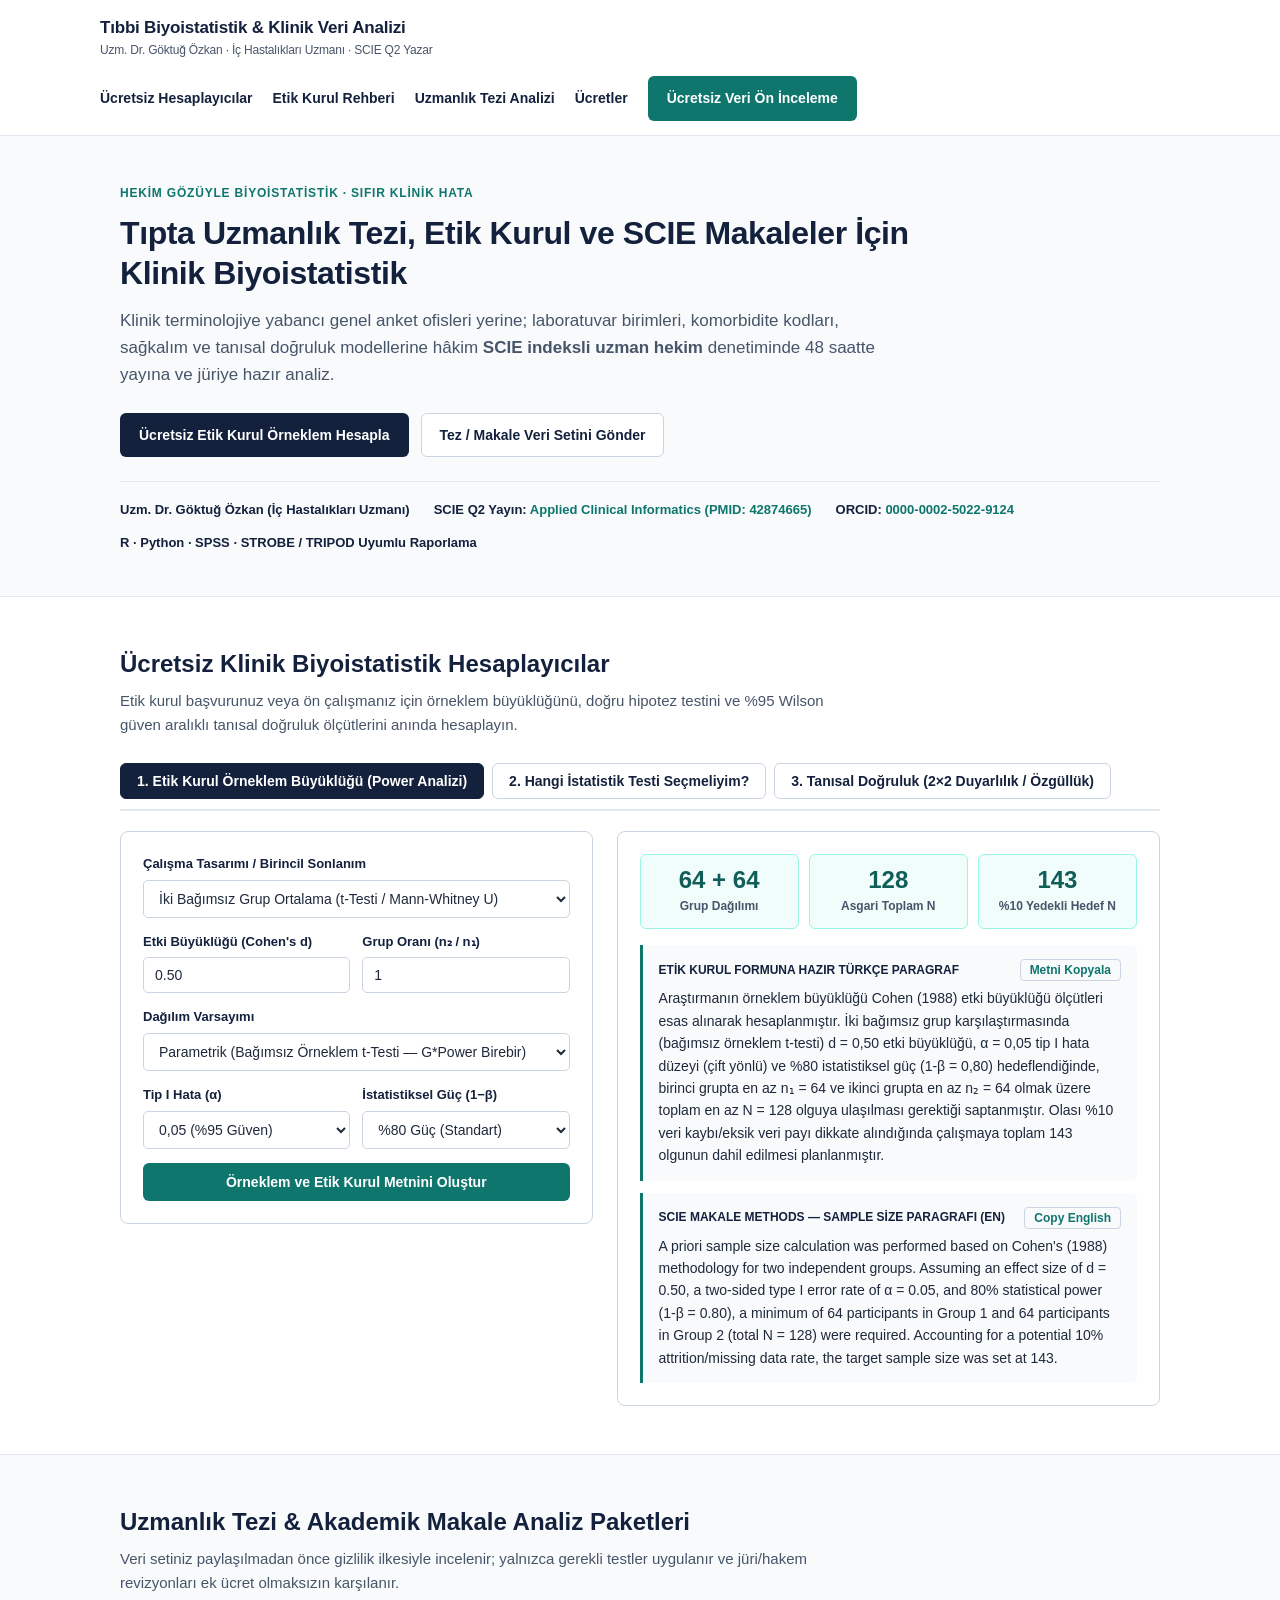
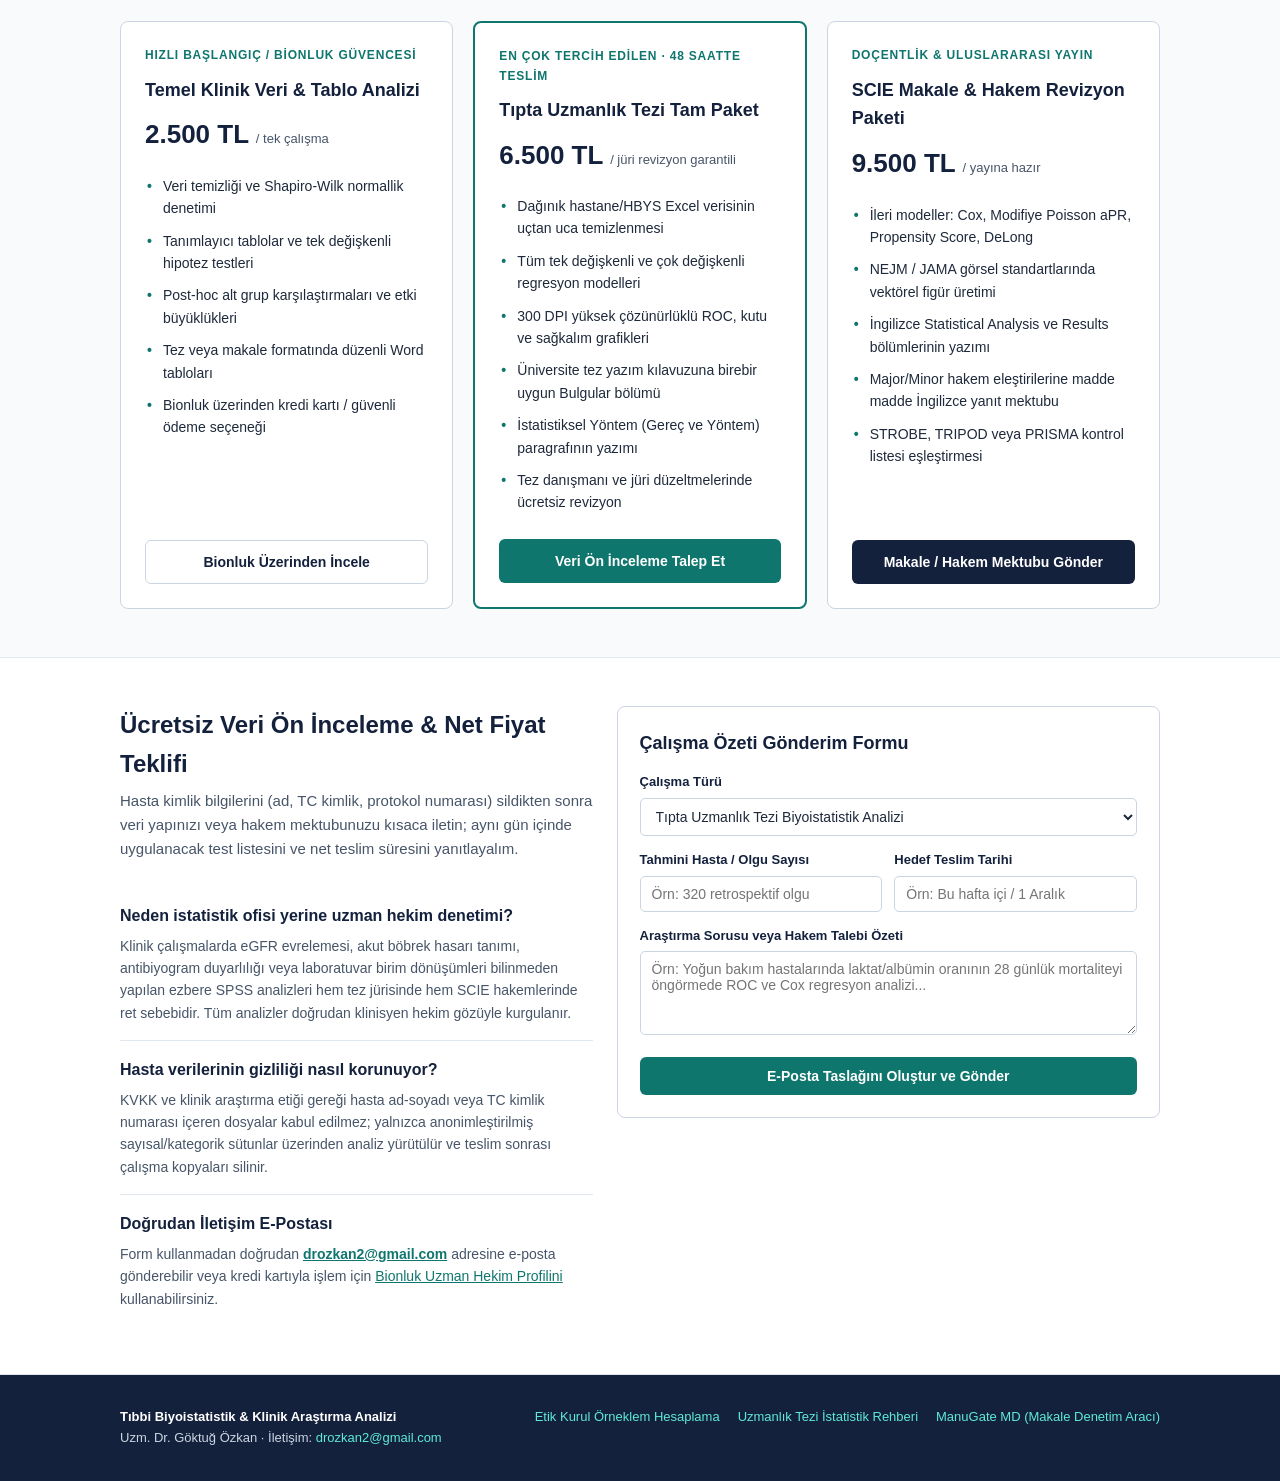
==== index.html @ 70d61d75 "Initial release: Turkish Medical Biostatistics & Ethics Sample Size Portal" ====
<!DOCTYPE html>
<html lang="tr">
<head>
  <meta charset="UTF-8" />
  <meta name="viewport" content="width=device-width, initial-scale=1.0" />
  <title>Tıbbi Biyoistatistik, Etik Kurul Örneklem Hesaplama &amp; Uzmanlık Tezi Analizi | Uzm. Dr. Göktuğ Özkan</title>
  <meta name="description" content="SCIE indeksli klinik araştırmacı İç Hastalıkları Uzmanı hekim denetiminde tıpta uzmanlık tezi biyoistatistik analizi, SCIE makale revizyonu ve ücretsiz Etik Kurul Örneklem Büyüklüğü (Power Analizi) hesaplama aracı." />
  <link rel="canonical" href="https://goktugozkanmd.github.io/tibbi-biyoistatistik/" />
  <meta property="og:title" content="Tıbbi Biyoistatistik &amp; Etik Kurul Örneklem Büyüklüğü Hesaplayıcı" />
  <meta property="og:description" content="Ücretsiz G*Power uyumlu Etik Kurul örneklem metni üretici, tanısal doğruluk (ROC/Wilson %95 GA) hesaplayıcı ve hekim denetimli 48 saatte uzmanlık tezi / SCIE istatistik analizi." />
  <meta property="og:type" content="website" />
  <meta property="og:url" content="https://goktugozkanmd.github.io/tibbi-biyoistatistik/" />
  <link rel="stylesheet" href="styles.css" />
  <script type="application/ld+json">
  {
    "@context": "https://schema.org",
    "@graph": [
      {
        "@type": "ProfessionalService",
        "name": "Tıbbi Biyoistatistik & Klinik Araştırma Analiz Birimi — Uzm. Dr. Göktuğ Özkan",
        "url": "https://goktugozkanmd.github.io/tibbi-biyoistatistik/",
        "email": "drozkan2@gmail.com",
        "areaServed": "TR",
        "priceRange": "2500 TL - 12500 TL",
        "description": "Tıpta uzmanlık tezi biyoistatistik analizi, SCIE makale istatistiksel hakem revizyonu, R/Python/SPSS modelleme ve klinik araştırma metodolojisi.",
        "founder": {
          "@type": "Person",
          "name": "Uzm. Dr. Göktuğ Özkan",
          "jobTitle": "İç Hastalıkları Uzmanı (MD) & Klinik Araştırmacı",
          "sameAs": [
            "https://orcid.org/0000-0002-5022-9124",
            "https://pubmed.ncbi.nlm.nih.gov/42874665/"
          ]
        }
      },
      {
        "@type": "FAQPage",
        "mainEntity": [
          {
            "@type": "Question",
            "name": "Etik kurul başvuru formunda örneklem büyüklüğü nasıl yazılır?",
            "acceptedAnswer": {
              "@type": "Answer",
              "text": "Etik kurul formlarında çalışmanın birincil sonlanım noktası, beklenen etki büyüklüğü (Cohen d, grup oranları veya AUROC), tip I hata düzeyi (alfa = 0,05) ve hedeflenen istatistiksel güç (%80 veya %90) referans yöntemle (Cohen 1988, Fleiss 1981 veya Hanley-McNeil 1982) birlikte açıkça yazılmalıdır."
            }
          },
          {
            "@type": "Question",
            "name": "Tıpta uzmanlık tezi istatistik analizi kaç günde tamamlanır?",
            "acceptedAnswer": {
              "@type": "Answer",
              "text": "Excel veya SPSS formatındaki klinik veri setinin ön incelemesi aynı gün yapılır; temizlik, uygun parametrik/non-parametrik testler, çok değişkenli regresyon, 300 DPI ROC/sağkalım grafikleri ve APA/tez kılavuzuna uygun Türkçe bulgular metni 48 saat içinde teslim edilir."
            }
          }
        ]
      }
    ]
  }
  </script>
</head>
<body>
  <header class="topbar">
    <div class="container topbar-inner">
      <a href="./" class="brand-title">
        Tıbbi Biyoistatistik &amp; Klinik Veri Analizi
        <span class="brand-sub">Uzm. Dr. Göktuğ Özkan · İç Hastalıkları Uzmanı · SCIE Q2 Yazar</span>
      </a>
      <nav class="nav-links">
        <a href="#araclar">Ücretsiz Hesaplayıcılar</a>
        <a href="etik-kurul-orneklem-hesaplama.html">Etik Kurul Rehberi</a>
        <a href="uzmanlik-tezi-istatistik-analizi.html">Uzmanlık Tezi Analizi</a>
        <a href="#paketler">Ücretler</a>
        <a href="#iletisim" class="btn btn-primary">Ücretsiz Veri Ön İnceleme</a>
      </nav>
    </div>
  </header>

  <section class="hero">
    <div class="container">
      <div class="kicker">Hekim Gözüyle Biyoistatistik · Sıfır Klinik Hata</div>
      <h1>Tıpta Uzmanlık Tezi, Etik Kurul ve SCIE Makaleler İçin Klinik Biyoistatistik</h1>
      <p class="hero-lead">
        Klinik terminolojiye yabancı genel anket ofisleri yerine; laboratuvar birimleri, komorbidite kodları, sağkalım ve tanısal doğruluk modellerine hâkim <strong>SCIE indeksli uzman hekim</strong> denetiminde 48 saatte yayına ve jüriye hazır analiz.
      </p>
      <div style="display:flex; gap:12px; flex-wrap:wrap; margin-bottom:24px;">
        <a href="#araclar" class="btn btn-navy">Ücretsiz Etik Kurul Örneklem Hesapla</a>
        <a href="#iletisim" class="btn btn-outline">Tez / Makale Veri Setini Gönder</a>
      </div>
      <div class="credential-strip">
        <span>Uzm. Dr. Göktuğ Özkan (İç Hastalıkları Uzmanı)</span>
        <span>SCIE Q2 Yayın: <a href="https://pubmed.ncbi.nlm.nih.gov/42874665/" target="_blank" rel="noopener">Applied Clinical Informatics (PMID: 42874665)</a></span>
        <span>ORCID: <a href="https://orcid.org/0000-0002-5022-9124" target="_blank" rel="noopener">0000-0002-5022-9124</a></span>
        <span>R · Python · SPSS · STROBE / TRIPOD Uyumlu Raporlama</span>
      </div>
    </div>
  </section>

  <section id="araclar" class="section">
    <div class="container">
      <div class="section-header">
        <h2>Ücretsiz Klinik Biyoistatistik Hesaplayıcılar</h2>
        <p>Etik kurul başvurunuz veya ön çalışmanız için örneklem büyüklüğünü, doğru hipotez testini ve %95 Wilson güven aralıklı tanısal doğruluk ölçütlerini anında hesaplayın.</p>
      </div>

      <div class="tabs">
        <button class="tab-btn active" data-target="panelSampleSize">1. Etik Kurul Örneklem Büyüklüğü (Power Analizi)</button>
        <button class="tab-btn" data-target="panelTestSelect">2. Hangi İstatistik Testi Seçmeliyim?</button>
        <button class="tab-btn" data-target="panelDiag">3. Tanısal Doğruluk (2×2 Duyarlılık / Özgüllük)</button>
      </div>

      <!-- PANEL 1: SAMPLE SIZE -->
      <div id="panelSampleSize" class="tool-panel active">
        <div class="calc-grid">
          <div class="card">
            <div class="form-group">
              <label for="ssDesign">Çalışma Tasarımı / Birincil Sonlanım</label>
              <select id="ssDesign">
                <option value="means">İki Bağımsız Grup Ortalama (t-Testi / Mann-Whitney U)</option>
                <option value="props">İki Bağımsız Grup Oran (Ki-Kare / Fisher Exact)</option>
                <option value="prev">Tek Grup Prevalans / Kesitsel Sıklık Araştırması</option>
                <option value="roc">Tanısal Biyobelirteç / ROC Eğrisi (AUROC)</option>
              </select>
            </div>

            <div class="ss-subform" data-design="means">
              <div class="form-row">
                <div class="form-group">
                  <label for="ssCohenD">Etki Büyüklüğü (Cohen's d)</label>
                  <input id="ssCohenD" type="number" step="0.05" min="0.1" max="3.0" value="0.50" />
                </div>
                <div class="form-group">
                  <label for="ssRatio">Grup Oranı (n₂ / n₁)</label>
                  <input id="ssRatio" type="number" step="0.1" min="0.2" max="10" value="1" />
                </div>
              </div>
              <div class="form-group">
                <label for="ssNonParam">Dağılım Varsayımı</label>
                <select id="ssNonParam">
                  <option value="no">Parametrik (Bağımsız Örneklem t-Testi — G*Power Birebir)</option>
                  <option value="yes">Non-Parametrik (Mann-Whitney U için +%15 Lehmann Düzeltmesi)</option>
                </select>
              </div>
            </div>

            <div class="ss-subform hidden" data-design="props">
              <div class="form-row">
                <div class="form-group">
                  <label for="ssP1">1. Grup Olay Oranı (%)</label>
                  <input id="ssP1" type="number" step="1" min="1" max="99" value="15" />
                </div>
                <div class="form-group">
                  <label for="ssP2">2. Grup Olay Oranı (%)</label>
                  <input id="ssP2" type="number" step="1" min="1" max="99" value="35" />
                </div>
              </div>
              <div class="form-group">
                <label for="ssPropRatio">Grup Oranı (n₂ / n₁)</label>
                <input id="ssPropRatio" type="number" step="0.1" min="0.2" max="10" value="1" />
              </div>
            </div>

            <div class="ss-subform hidden" data-design="prev">
              <div class="form-row">
                <div class="form-group">
                  <label for="ssPrev">Beklenen Prevalans (%)</label>
                  <input id="ssPrev" type="number" step="1" min="1" max="99" value="20" />
                </div>
                <div class="form-group">
                  <label for="ssMargin">Kabul Edilebilir Hata Payı (±%)</label>
                  <input id="ssMargin" type="number" step="0.5" min="1" max="20" value="5" />
                </div>
              </div>
              <div class="form-group">
                <label for="ssPop">Evren Büyüklüğü (Bilinmiyorsa 0 bırakın)</label>
                <input id="ssPop" type="number" step="10" min="0" value="0" />
              </div>
            </div>

            <div class="ss-subform hidden" data-design="roc">
              <div class="form-row">
                <div class="form-group">
                  <label for="ssAuc">Beklenen AUROC (0,55–0,99)</label>
                  <input id="ssAuc" type="number" step="0.01" min="0.55" max="0.99" value="0.75" />
                </div>
                <div class="form-group">
                  <label for="ssRocRatio">Kontrol / Hasta Oranı</label>
                  <input id="ssRocRatio" type="number" step="0.5" min="0.5" max="10" value="1" />
                </div>
              </div>
            </div>

            <div class="form-row">
              <div class="form-group">
                <label for="ssAlpha">Tip I Hata (α)</label>
                <select id="ssAlpha">
                  <option value="0.05" selected>0,05 (%95 Güven)</option>
                  <option value="0.01">0,01 (%99 Güven)</option>
                </select>
              </div>
              <div class="form-group">
                <label for="ssPower">İstatistiksel Güç (1−β)</label>
                <select id="ssPower">
                  <option value="0.80" selected>%80 Güç (Standart)</option>
                  <option value="0.90">%90 Güç (Yüksek)</option>
                  <option value="0.95">%95 Güç</option>
                </select>
              </div>
            </div>

            <button id="btnCalcSS" type="button" class="btn btn-primary" style="width:100%;">Örneklem ve Etik Kurul Metnini Oluştur</button>
          </div>

          <div class="card">
            <div class="stat-boxes">
              <div class="stat-box">
                <div id="outN1" class="stat-num">64 + 64</div>
                <div class="stat-lbl">Grup Dağılımı</div>
              </div>
              <div class="stat-box">
                <div id="outTotal" class="stat-num">128</div>
                <div class="stat-lbl">Asgari Toplam N</div>
              </div>
              <div class="stat-box">
                <div id="outDropout" class="stat-num">143</div>
                <div class="stat-lbl">%10 Yedekli Hedef N</div>
              </div>
            </div>

            <div class="report-block">
              <div class="report-title">
                <span>Etik Kurul Formuna Hazır Türkçe Paragraf</span>
                <button type="button" class="copy-link" data-copy="outEthicsTR">Metni Kopyala</button>
              </div>
              <p id="outEthicsTR"></p>
            </div>

            <div class="report-block" style="margin-bottom:0;">
              <div class="report-title">
                <span>SCIE Makale Methods — Sample Size Paragrafı (EN)</span>
                <button type="button" class="copy-link" data-copy="outEthicsEN">Copy English</button>
              </div>
              <p id="outEthicsEN"></p>
            </div>
          </div>
        </div>
      </div>

      <!-- PANEL 2: TEST SELECTOR -->
      <div id="panelTestSelect" class="tool-panel">
        <div class="calc-grid">
          <div class="card">
            <div class="form-group">
              <label for="tsGoal">Bağımlı Değişken (Sonlanım) Türü</label>
              <select id="tsGoal">
                <option value="continuous">Sürekli Sayısal Ölçüm (Örn: Yaş, CRP, eGFR, Ölçek Skoru)</option>
                <option value="binary_outcome">İkili / Kategorik Sonuç (Örn: Mortalite Var/Yok, Yanıt +/-)</option>
                <option value="survival">İzlem Süreli Olay / Sağkalım (Örn: Nüks veya Ölüm Zamanı)</option>
                <option value="diagnostic">Tanısal Test / Biyobelirteç Kesim Noktası (Cut-off)</option>
              </select>
            </div>
            <div class="form-row">
              <div class="form-group">
                <label for="tsGroups">Karşılaştırılan Grup Sayısı</label>
                <select id="tsGroups">
                  <option value="2">2 Grup</option>
                  <option value="3+">3 veya Daha Fazla Grup</option>
                </select>
              </div>
              <div class="form-group">
                <label for="tsPaired">Ölçüm Bağımsızlığı</label>
                <select id="tsPaired">
                  <option value="no">Bağımsız Gruplar (Farklı Hastalar)</option>
                  <option value="yes">Bağımlı / Eşleştirilmiş (Tedavi Öncesi–Sonrası)</option>
                </select>
              </div>
            </div>
            <div class="form-row">
              <div class="form-group">
                <label for="tsDist">Normal Dağılım Durumu</label>
                <select id="tsDist">
                  <option value="nonnormal">Normal Dağılmıyor (Shapiro-Wilk p &lt; 0,05)</option>
                  <option value="normal">Normal Dağılıyor</option>
                </select>
              </div>
              <div class="form-group">
                <label for="tsCov">Karıştırıcı Faktör (Yaş/Cinsiyet) Düzeltmesi</label>
                <select id="tsCov">
                  <option value="no">Hayır (Tek Değişkenli Karşılaştırma)</option>
                  <option value="yes">Evet (Çok Değişkenli Regresyon Modeli)</option>
                </select>
              </div>
            </div>
            <button id="btnSelectTest" type="button" class="btn btn-primary" style="width:100%;">Doğru Testi Göster</button>
          </div>

          <div class="card">
            <div class="report-block">
              <div class="report-title">Önerilen Birincil İstatistiksel Yöntem</div>
              <p id="tsPrimary" style="font-weight:700; font-size:16px; color:var(--navy);"></p>
            </div>
            <div class="report-block">
              <div class="report-title">Raporlanması Gereken Etki Büyüklüğü</div>
              <p id="tsEffect"></p>
            </div>
            <div class="report-block" style="margin-bottom:0;">
              <div class="report-title">Tez Jürisi &amp; SCIE Hakem Uyarısı</div>
              <p id="tsNote"></p>
            </div>
          </div>
        </div>
      </div>

      <!-- PANEL 3: DIAGNOSTIC 2x2 -->
      <div id="panelDiag" class="tool-panel">
        <div class="calc-grid">
          <div class="card">
            <div class="form-row">
              <div class="form-group">
                <label for="dTP">Gerçek Pozitif (GP / TP)</label>
                <input id="dTP" type="number" min="0" value="84" />
              </div>
              <div class="form-group">
                <label for="dFP">Yanlış Pozitif (YP / FP)</label>
                <input id="dFP" type="number" min="0" value="18" />
              </div>
            </div>
            <div class="form-row">
              <div class="form-group">
                <label for="dFN">Yanlış Negatif (YN / FN)</label>
                <input id="dFN" type="number" min="0" value="16" />
              </div>
              <div class="form-group">
                <label for="dTN">Gerçek Negatif (GN / TN)</label>
                <input id="dTN" type="number" min="0" value="132" />
              </div>
            </div>
            <button id="btnCalcDiag" type="button" class="btn btn-primary" style="width:100%;">Wilson %95 Güven Aralıklarını Hesapla</button>
          </div>

          <div class="card">
            <table class="data-table">
              <thead>
                <tr><th>Ölçüt</th><th>Değer (%95 Wilson Güven Aralığı)</th></tr>
              </thead>
              <tbody>
                <tr><td>Duyarlılık (Sensitivity)</td><td id="diagSens"></td></tr>
                <tr><td>Özgüllük (Specificity)</td><td id="diagSpec"></td></tr>
                <tr><td>Pozitif Prediktif Değer (PPV)</td><td id="diagPPV"></td></tr>
                <tr><td>Negatif Prediktif Değer (NPV)</td><td id="diagNPV"></td></tr>
                <tr><td>Toplam Tanısal Doğruluk (Accuracy)</td><td id="diagAcc"></td></tr>
              </tbody>
            </table>
            <p id="diagLR" style="margin-top:12px; font-size:13px; font-weight:600; color:var(--navy);"></p>
          </div>
        </div>
      </div>
    </div>
  </section>

  <!-- PRICING PACKAGES -->
  <section id="paketler" class="section section-alt">
    <div class="container">
      <div class="section-header">
        <h2>Uzmanlık Tezi &amp; Akademik Makale Analiz Paketleri</h2>
        <p>Veri setiniz paylaşılmadan önce gizlilik ilkesiyle incelenir; yalnızca gerekli testler uygulanır ve jüri/hakem revizyonları ek ücret olmaksızın karşılanır.</p>
      </div>

      <div class="pricing-grid">
        <div class="price-card">
          <div>
            <div class="kicker">Hızlı Başlangıç / Bionluk Güvencesi</div>
            <h3 style="color:var(--navy); font-size:18px;">Temel Klinik Veri &amp; Tablo Analizi</h3>
            <div class="price-tag">2.500 TL <span>/ tek çalışma</span></div>
            <ul class="clean-list">
              <li>Veri temizliği ve Shapiro-Wilk normallik denetimi</li>
              <li>Tanımlayıcı tablolar ve tek değişkenli hipotez testleri</li>
              <li>Post-hoc alt grup karşılaştırmaları ve etki büyüklükleri</li>
              <li>Tez veya makale formatında düzenli Word tabloları</li>
              <li>Bionluk üzerinden kredi kartı / güvenli ödeme seçeneği</li>
            </ul>
          </div>
          <a href="https://bionluk.com/drgoktugozkan/Tibbi-makale-tez-ve-klinik-veri-biyoistatistik-analizi-yaparim-894502" target="_blank" rel="noopener" class="btn btn-outline" style="text-align:center;">Bionluk Üzerinden İncele</a>
        </div>

        <div class="price-card featured">
          <div>
            <div class="kicker">En Çok Tercih Edilen · 48 Saatte Teslim</div>
            <h3 style="color:var(--navy); font-size:18px;">Tıpta Uzmanlık Tezi Tam Paket</h3>
            <div class="price-tag">6.500 TL <span>/ jüri revizyon garantili</span></div>
            <ul class="clean-list">
              <li>Dağınık hastane/HBYS Excel verisinin uçtan uca temizlenmesi</li>
              <li>Tüm tek değişkenli ve çok değişkenli regresyon modelleri</li>
              <li>300 DPI yüksek çözünürlüklü ROC, kutu ve sağkalım grafikleri</li>
              <li>Üniversite tez yazım kılavuzuna birebir uygun Bulgular bölümü</li>
              <li>İstatistiksel Yöntem (Gereç ve Yöntem) paragrafının yazımı</li>
              <li>Tez danışmanı ve jüri düzeltmelerinde ücretsiz revizyon</li>
            </ul>
          </div>
          <a href="#iletisim" class="btn btn-primary" style="text-align:center;">Veri Ön İnceleme Talep Et</a>
        </div>

        <div class="price-card">
          <div>
            <div class="kicker">Doçentlik &amp; Uluslararası Yayın</div>
            <h3 style="color:var(--navy); font-size:18px;">SCIE Makale &amp; Hakem Revizyon Paketi</h3>
            <div class="price-tag">9.500 TL <span>/ yayına hazır</span></div>
            <ul class="clean-list">
              <li>İleri modeller: Cox, Modifiye Poisson aPR, Propensity Score, DeLong</li>
              <li>NEJM / JAMA görsel standartlarında vektörel figür üretimi</li>
              <li>İngilizce Statistical Analysis ve Results bölümlerinin yazımı</li>
              <li>Major/Minor hakem eleştirilerine madde madde İngilizce yanıt mektubu</li>
              <li>STROBE, TRIPOD veya PRISMA kontrol listesi eşleştirmesi</li>
            </ul>
          </div>
          <a href="#iletisim" class="btn btn-navy" style="text-align:center;">Makale / Hakem Mektubu Gönder</a>
        </div>
      </div>
    </div>
  </section>

  <!-- INTAKE & FAQ -->
  <section id="iletisim" class="section">
    <div class="container">
      <div class="calc-grid">
        <div>
          <div class="section-header">
            <h2>Ücretsiz Veri Ön İnceleme &amp; Net Fiyat Teklifi</h2>
            <p>Hasta kimlik bilgilerini (ad, TC kimlik, protokol numarası) sildikten sonra veri yapınızı veya hakem mektubunuzu kısaca iletin; aynı gün içinde uygulanacak test listesini ve net teslim süresini yanıtlayalım.</p>
          </div>

          <div class="faq-item">
            <h3>Neden istatistik ofisi yerine uzman hekim denetimi?</h3>
            <p>Klinik çalışmalarda eGFR evrelemesi, akut böbrek hasarı tanımı, antibiyogram duyarlılığı veya laboratuvar birim dönüşümleri bilinmeden yapılan ezbere SPSS analizleri hem tez jürisinde hem SCIE hakemlerinde ret sebebidir. Tüm analizler doğrudan klinisyen hekim gözüyle kurgulanır.</p>
          </div>
          <div class="faq-item">
            <h3>Hasta verilerinin gizliliği nasıl korunuyor?</h3>
            <p>KVKK ve klinik araştırma etiği gereği hasta ad-soyadı veya TC kimlik numarası içeren dosyalar kabul edilmez; yalnızca anonimleştirilmiş sayısal/kategorik sütunlar üzerinden analiz yürütülür ve teslim sonrası çalışma kopyaları silinir.</p>
          </div>
          <div class="faq-item" style="border-bottom:none;">
            <h3>Doğrudan İletişim E-Postası</h3>
            <p>Form kullanmadan doğrudan <strong><a href="mailto:drozkan2@gmail.com" style="color:var(--teal);">drozkan2@gmail.com</a></strong> adresine e-posta gönderebilir veya kredi kartıyla işlem için <a href="https://bionluk.com/drgoktugozkan" target="_blank" rel="noopener" style="color:var(--teal);">Bionluk Uzman Hekim Profilini</a> kullanabilirsiniz.</p>
          </div>
        </div>

        <div class="card">
          <h3 style="color:var(--navy); font-size:18px; margin-bottom:14px;">Çalışma Özeti Gönderim Formu</h3>
          <form id="intakeForm">
            <div class="form-group">
              <label for="inType">Çalışma Türü</label>
              <select id="inType">
                <option value="Tıpta Uzmanlık Tezi Biyoistatistik Analizi">Tıpta Uzmanlık Tezi Biyoistatistik Analizi</option>
                <option value="SCIE Makale İstatistik Analizi ve Figür">SCIE Makale İstatistik Analizi ve Figür</option>
                <option value="Dergi Hakem Revizyonu (Major / Minor Revision)">Dergi Hakem Revizyonu (Major / Minor Revision)</option>
                <option value="Etik Kurul Örneklem & Metodoloji Danışmanlığı">Etik Kurul Örneklem &amp; Metodoloji Danışmanlığı</option>
                <option value="Diş Hekimliği / Eczacılık / Sağlık Bilimleri Tezi">Diş Hekimliği / Eczacılık / Sağlık Bilimleri Tezi</option>
              </select>
            </div>
            <div class="form-row">
              <div class="form-group">
                <label for="inSample">Tahmini Hasta / Olgu Sayısı</label>
                <input id="inSample" type="text" placeholder="Örn: 320 retrospektif olgu" />
              </div>
              <div class="form-group">
                <label for="inDeadline">Hedef Teslim Tarihi</label>
                <input id="inDeadline" type="text" placeholder="Örn: Bu hafta içi / 1 Aralık" />
              </div>
            </div>
            <div class="form-group">
              <label for="inNotes">Araştırma Sorusu veya Hakem Talebi Özeti</label>
              <textarea id="inNotes" rows="4" placeholder="Örn: Yoğun bakım hastalarında laktat/albümin oranının 28 günlük mortaliteyi öngörmede ROC ve Cox regresyon analizi..."></textarea>
            </div>
            <button type="submit" class="btn btn-primary" style="width:100%;">E-Posta Taslağını Oluştur ve Gönder</button>
            <p id="intakeStatus" class="hidden" style="margin-top:12px; font-size:13px; color:var(--teal-dark); background:var(--teal-soft); padding:10px; border-radius:6px;"></p>
          </form>
        </div>
      </div>
    </div>
  </section>

  <footer class="footer">
    <div class="container" style="display:flex; justify-content:space-between; gap:16px; flex-wrap:wrap;">
      <div>
        <strong style="color:#ffffff;">Tıbbi Biyoistatistik &amp; Klinik Araştırma Analizi</strong><br />
        Uzm. Dr. Göktuğ Özkan · İletişim: <a href="mailto:drozkan2@gmail.com">drozkan2@gmail.com</a>
      </div>
      <div style="display:flex; gap:18px; flex-wrap:wrap;">
        <a href="etik-kurul-orneklem-hesaplama.html">Etik Kurul Örneklem Hesaplama</a>
        <a href="uzmanlik-tezi-istatistik-analizi.html">Uzmanlık Tezi İstatistik Rehberi</a>
        <a href="https://goktugozkanmd-manugate-md.static.hf.space" target="_blank" rel="noopener">ManuGate MD (Makale Denetim Aracı)</a>
      </div>
    </div>
  </footer>

  <script src="biostat_engine.js"></script>
  <script src="app.js"></script>
</body>
</html>
---- styles.css ----
:root {
  --bg: #ffffff;
  --bg-alt: #f8fafc;
  --navy: #14213d;
  --teal: #0f766e;
  --teal-dark: #115e59;
  --teal-soft: #f0fdfa;
  --text: #1e293b;
  --muted: #475569;
  --border: #cbd5e1;
  --border-light: #e2e8f0;
}

* { box-sizing: border-box; margin: 0; padding: 0; }

body {
  font-family: -apple-system, BlinkMacSystemFont, "Segoe UI", Roboto, "Helvetica Neue", Arial, sans-serif;
  color: var(--text);
  background: var(--bg);
  line-height: 1.6;
  font-size: 16px;
}

.container {
  max-width: 1080px;
  margin: 0 auto;
  padding: 0 20px;
}

.topbar {
  border-bottom: 1px solid var(--border-light);
  background: var(--bg);
  position: sticky;
  top: 0;
  z-index: 20;
}

.topbar-inner {
  display: flex;
  justify-content: space-between;
  align-items: center;
  padding: 14px 0;
  gap: 16px;
  flex-wrap: wrap;
}

.brand-title {
  font-size: 17px;
  font-weight: 700;
  color: var(--navy);
  text-decoration: none;
  letter-spacing: -0.2px;
}

.brand-sub {
  display: block;
  font-size: 12px;
  color: var(--muted);
  font-weight: 500;
}

.nav-links {
  display: flex;
  gap: 20px;
  align-items: center;
  flex-wrap: wrap;
}

.nav-links a {
  color: var(--navy);
  text-decoration: none;
  font-size: 14px;
  font-weight: 600;
}

.nav-links a:hover { color: var(--teal); }

.btn {
  display: inline-block;
  padding: 10px 18px;
  border-radius: 6px;
  font-size: 14px;
  font-weight: 600;
  text-decoration: none;
  cursor: pointer;
  border: 1px solid transparent;
  transition: background 0.15s, border-color 0.15s;
}

.btn-primary {
  background: var(--teal);
  color: #ffffff !important;
}
.btn-primary:hover { background: var(--teal-dark); }

.btn-navy {
  background: var(--navy);
  color: #ffffff !important;
}
.btn-navy:hover { background: #0b1325; }

.btn-outline {
  background: #ffffff;
  color: var(--navy) !important;
  border-color: var(--border);
}
.btn-outline:hover { border-color: var(--navy); }

.hero {
  background: var(--bg-alt);
  border-bottom: 1px solid var(--border-light);
  padding: 48px 0 42px;
}

.kicker {
  font-size: 12px;
  font-weight: 700;
  text-transform: uppercase;
  letter-spacing: 0.8px;
  color: var(--teal);
  margin-bottom: 10px;
}

.hero h1 {
  font-size: 32px;
  line-height: 1.25;
  color: var(--navy);
  max-width: 820px;
  margin-bottom: 14px;
  letter-spacing: -0.4px;
}

.hero-lead {
  font-size: 17px;
  color: var(--muted);
  max-width: 780px;
  margin-bottom: 24px;
}

.credential-strip {
  display: flex;
  flex-wrap: wrap;
  gap: 12px 24px;
  padding-top: 18px;
  border-top: 1px solid var(--border-light);
  font-size: 13px;
  color: var(--navy);
  font-weight: 600;
}

.credential-strip a {
  color: var(--teal);
  text-decoration: none;
}
.credential-strip a:hover { text-decoration: underline; }

.section { padding: 48px 0; border-bottom: 1px solid var(--border-light); }
.section-alt { background: var(--bg-alt); }

.section-header { margin-bottom: 26px; }
.section-header h2 { font-size: 24px; color: var(--navy); margin-bottom: 6px; }
.section-header p { color: var(--muted); font-size: 15px; max-width: 740px; }

.tabs {
  display: flex;
  gap: 8px;
  flex-wrap: wrap;
  margin-bottom: 20px;
  border-bottom: 2px solid var(--border-light);
  padding-bottom: 10px;
}

.tab-btn {
  background: #ffffff;
  border: 1px solid var(--border);
  color: var(--navy);
  padding: 9px 16px;
  border-radius: 6px;
  font-size: 14px;
  font-weight: 600;
  cursor: pointer;
}
.tab-btn.active {
  background: var(--navy);
  color: #ffffff;
  border-color: var(--navy);
}

.tool-panel { display: none; }
.tool-panel.active { display: block; }

.calc-grid {
  display: grid;
  grid-template-columns: 1fr 1.15fr;
  gap: 24px;
  align-items: start;
}

@media (max-width: 820px) {
  .calc-grid { grid-template-columns: 1fr; }
  .hero h1 { font-size: 26px; }
}

.card {
  background: #ffffff;
  border: 1px solid var(--border);
  border-radius: 8px;
  padding: 22px;
}

.form-group { margin-bottom: 14px; }
.form-group label {
  display: block;
  font-size: 13px;
  font-weight: 600;
  color: var(--navy);
  margin-bottom: 5px;
}

.form-row {
  display: grid;
  grid-template-columns: 1fr 1fr;
  gap: 12px;
}

input[type="number"], input[type="text"], input[type="email"], select, textarea {
  width: 100%;
  padding: 9px 11px;
  border: 1px solid var(--border);
  border-radius: 5px;
  font-size: 14px;
  color: var(--text);
  background: #ffffff;
  font-family: inherit;
}

input:focus, select:focus, textarea:focus {
  outline: none;
  border-color: var(--teal);
}

.stat-boxes {
  display: grid;
  grid-template-columns: repeat(3, 1fr);
  gap: 10px;
  margin-bottom: 16px;
}

.stat-box {
  background: var(--teal-soft);
  border: 1px solid #99f6e4;
  border-radius: 6px;
  padding: 12px;
  text-align: center;
}

.stat-num {
  font-size: 24px;
  font-weight: 800;
  color: var(--teal-dark);
  line-height: 1.1;
}

.stat-lbl {
  font-size: 12px;
  color: var(--muted);
  margin-top: 4px;
  font-weight: 600;
}

.report-block {
  background: var(--bg-alt);
  border-left: 3px solid var(--teal);
  padding: 14px 16px;
  font-size: 14px;
  color: var(--text);
  margin-bottom: 12px;
  border-radius: 0 6px 6px 0;
}

.report-title {
  font-size: 12px;
  font-weight: 700;
  text-transform: uppercase;
  color: var(--navy);
  margin-bottom: 6px;
  display: flex;
  justify-content: space-between;
  align-items: center;
}

.copy-link {
  background: none;
  border: 1px solid var(--border);
  border-radius: 4px;
  padding: 3px 9px;
  font-size: 12px;
  font-weight: 600;
  color: var(--teal);
  cursor: pointer;
}
.copy-link:hover { border-color: var(--teal); }

.data-table {
  width: 100%;
  border-collapse: collapse;
  font-size: 14px;
  margin-top: 8px;
}
.data-table th, .data-table td {
  border-bottom: 1px solid var(--border-light);
  padding: 9px 10px;
  text-align: left;
}
.data-table th {
  background: var(--bg-alt);
  color: var(--navy);
  font-weight: 700;
  font-size: 13px;
}

.pricing-grid {
  display: grid;
  grid-template-columns: repeat(3, 1fr);
  gap: 20px;
}

@media (max-width: 860px) {
  .pricing-grid { grid-template-columns: 1fr; }
}

.price-card {
  background: #ffffff;
  border: 1px solid var(--border);
  border-radius: 8px;
  padding: 24px;
  display: flex;
  flex-direction: column;
  justify-content: space-between;
}

.price-card.featured {
  border: 2px solid var(--teal);
}

.price-tag {
  font-size: 26px;
  font-weight: 800;
  color: var(--navy);
  margin: 10px 0 14px;
}
.price-tag span { font-size: 13px; font-weight: 500; color: var(--muted); }

.clean-list {
  list-style: none;
  margin-bottom: 20px;
}
.clean-list li {
  font-size: 14px;
  padding: 5px 0 5px 18px;
  position: relative;
  color: var(--text);
}
.clean-list li::before {
  content: "•";
  position: absolute;
  left: 2px;
  color: var(--teal);
  font-weight: 700;
}

.faq-item {
  border-bottom: 1px solid var(--border-light);
  padding: 16px 0;
}
.faq-item h3 {
  font-size: 16px;
  color: var(--navy);
  margin-bottom: 6px;
}
.faq-item p {
  font-size: 14px;
  color: var(--muted);
}

.article-body h2 {
  font-size: 21px;
  color: var(--navy);
  margin: 26px 0 10px;
}
.article-body p {
  margin-bottom: 14px;
  color: var(--text);
}

.footer {
  padding: 32px 0;
  background: var(--navy);
  color: #cbd5e1;
  font-size: 13px;
}
.footer a { color: #5eead4; text-decoration: none; }
.footer a:hover { text-decoration: underline; }
.hidden { display: none !important; }
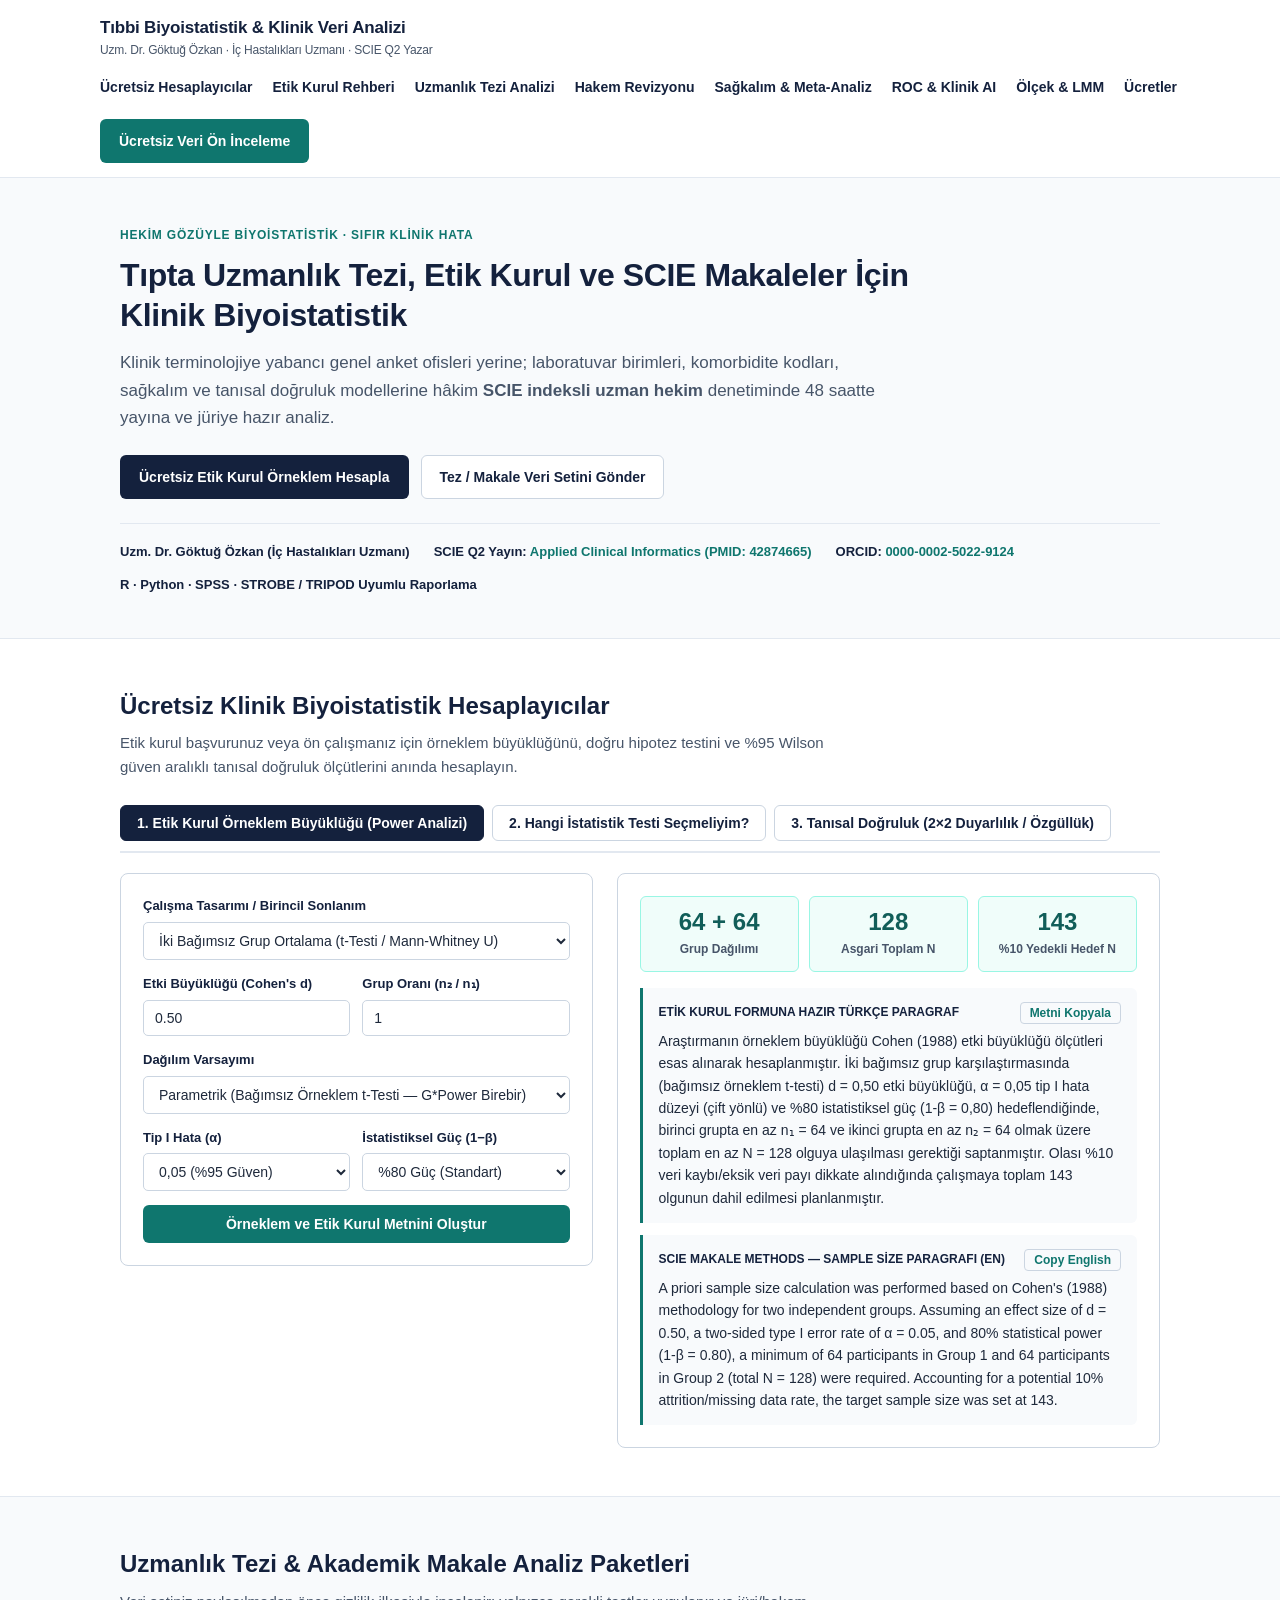
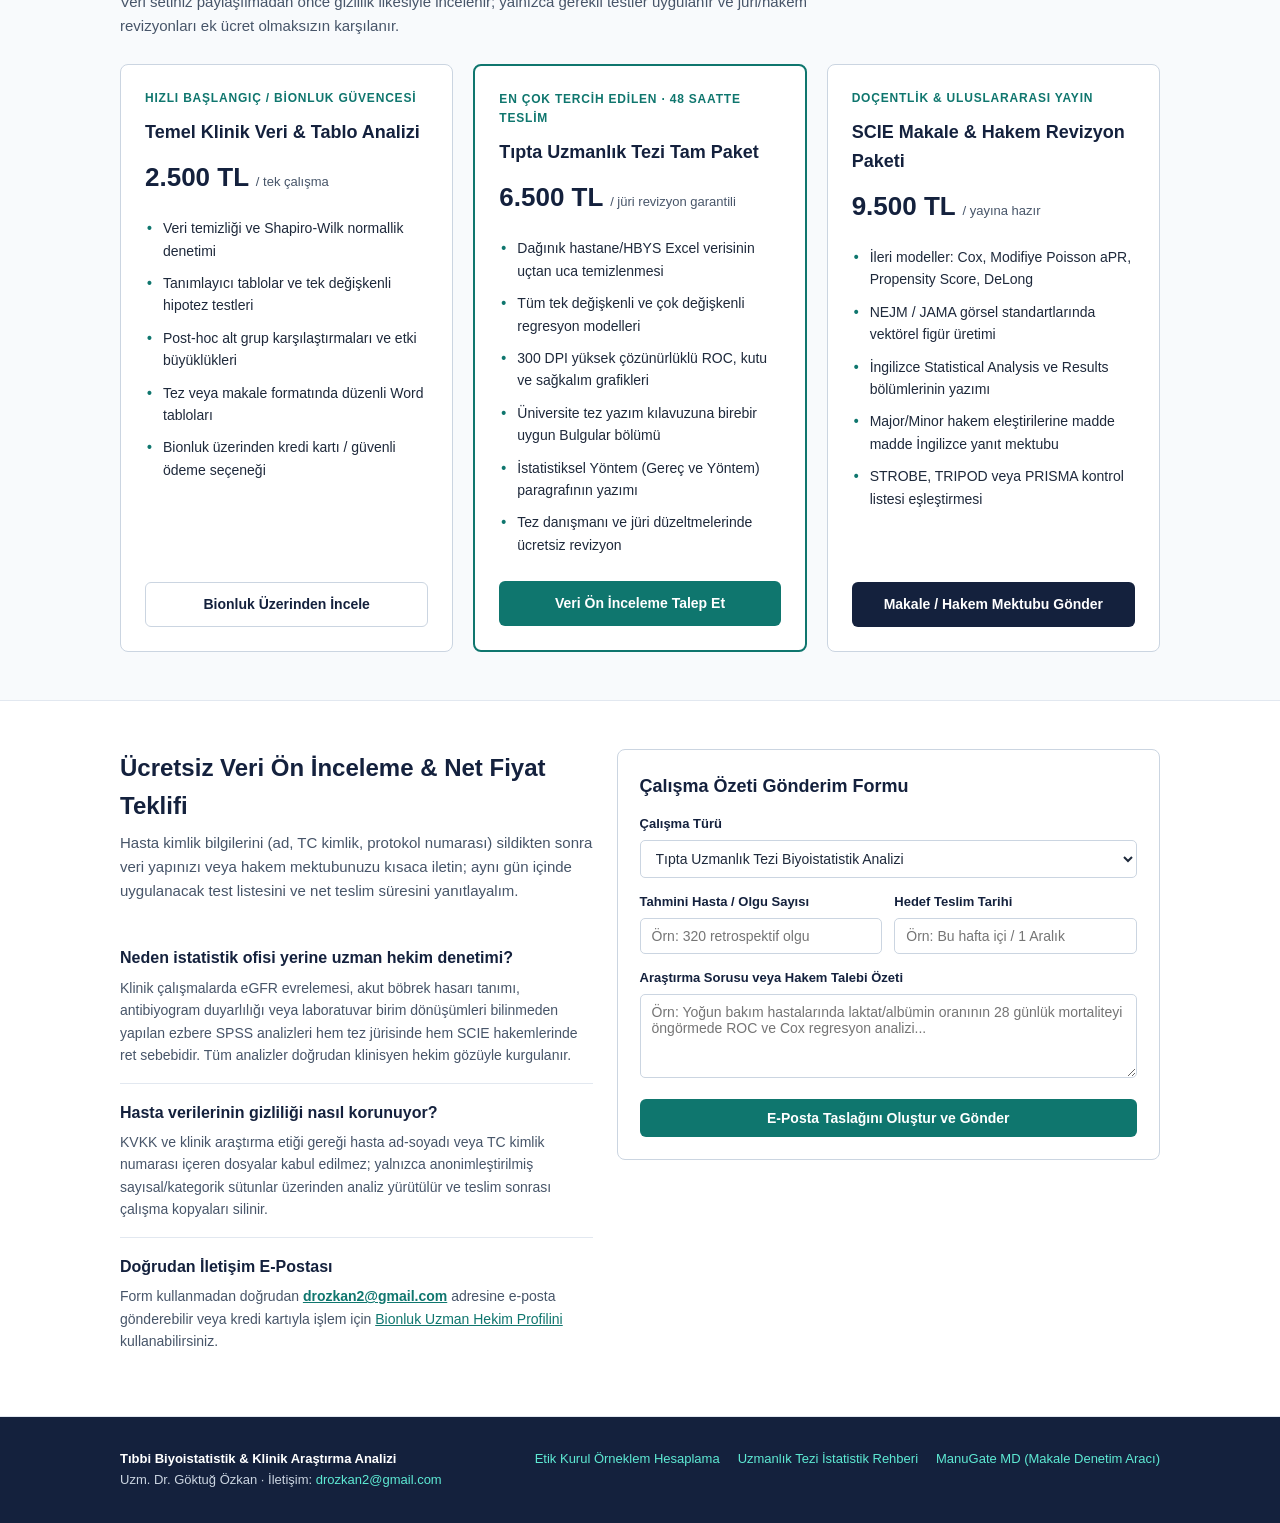
==== commit f2f131a5: "Add specialist biostatistics funnel pages and interactive calculators Co-authored-by: OpenBot <33560" ====
--- a/index.html
+++ b/index.html
@@ -69,6 +69,10 @@
         <a href="#araclar">Ücretsiz Hesaplayıcılar</a>
         <a href="etik-kurul-orneklem-hesaplama.html">Etik Kurul Rehberi</a>
         <a href="uzmanlik-tezi-istatistik-analizi.html">Uzmanlık Tezi Analizi</a>
+        <a href="scie-makale-hakem-revizyonu-istatistik.html">Hakem Revizyonu</a>
+        <a href="docentlik-sagkalim-cox-meta-analiz.html">Sağkalım &amp; Meta-Analiz</a>
+        <a href="klinik-yapay-zeka-roc-delong-kalibrasyon-analizi.html">ROC &amp; Klinik AI</a>
+        <a href="olcek-gecerlik-guvenirlik-tekrarli-olcum-lmm-analizi.html">Ölçek &amp; LMM</a>
         <a href="#paketler">Ücretler</a>
         <a href="#iletisim" class="btn btn-primary">Ücretsiz Veri Ön İnceleme</a>
       </nav>
